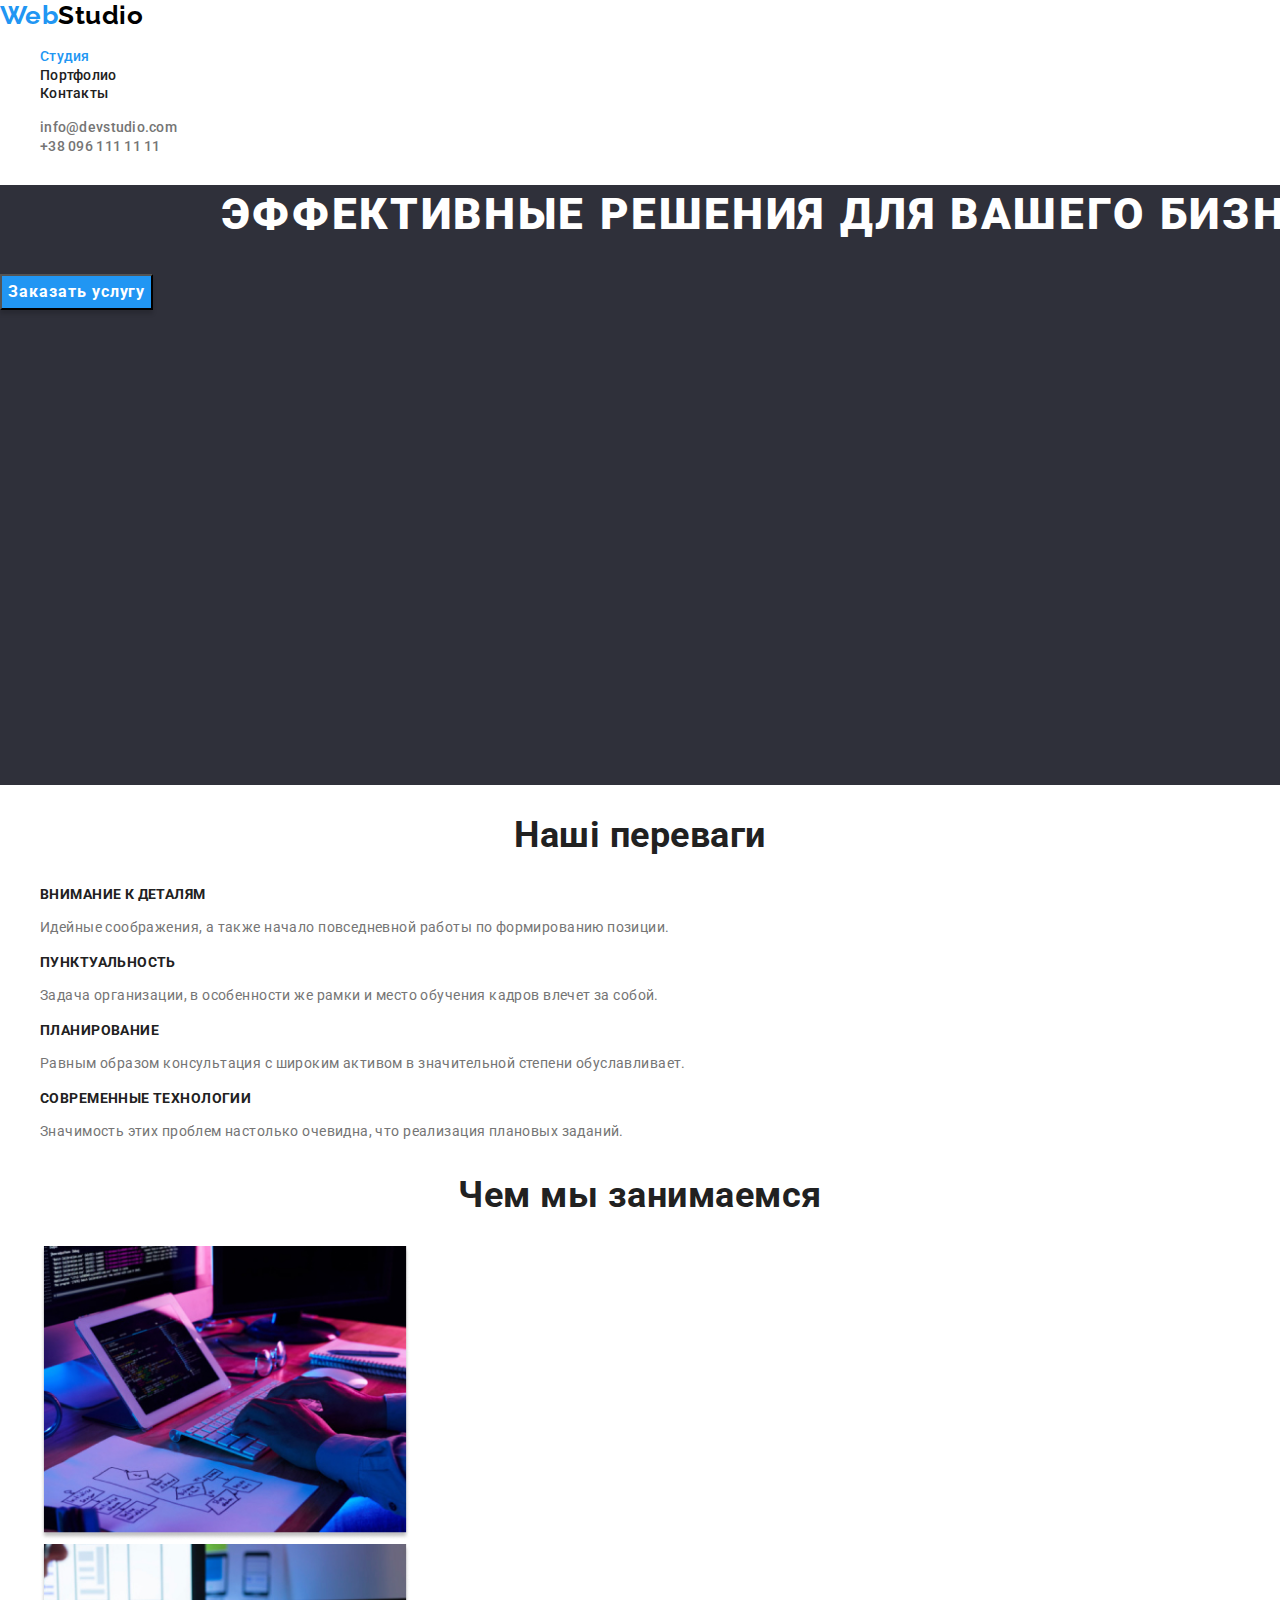
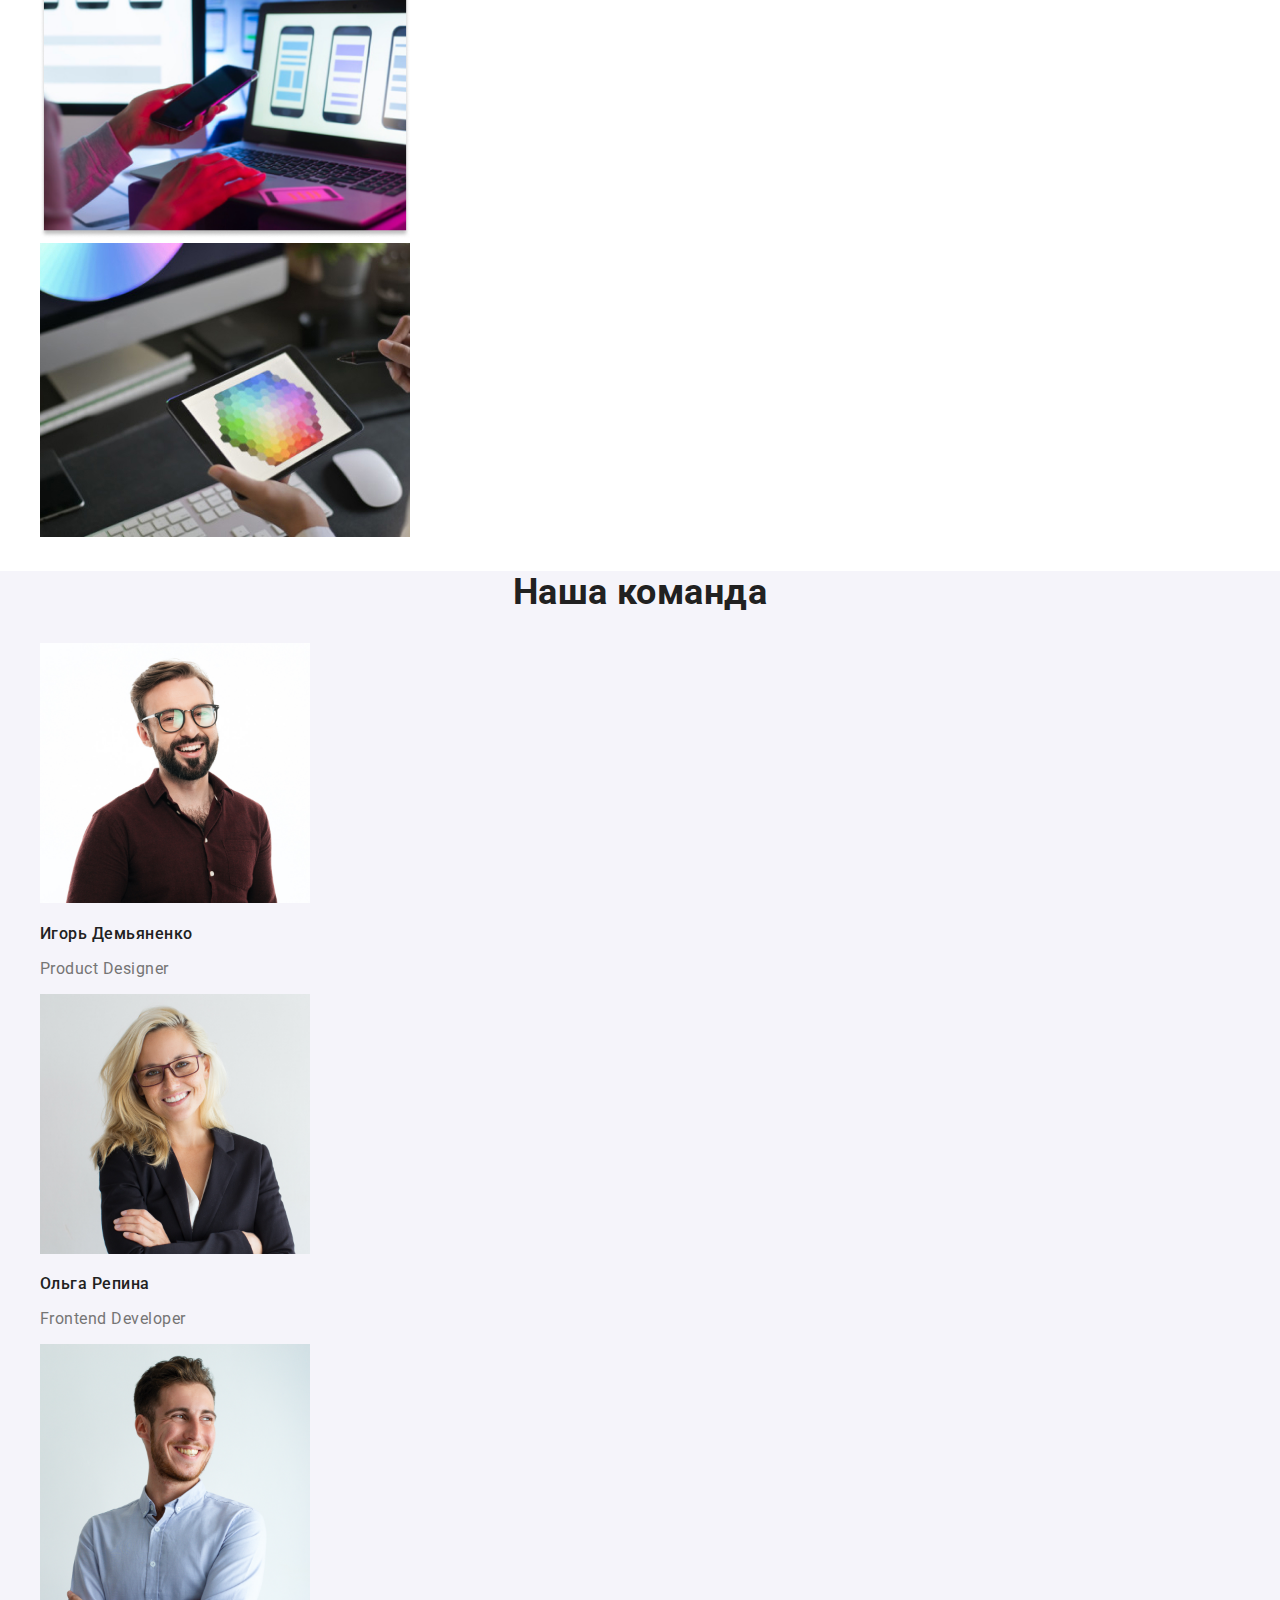
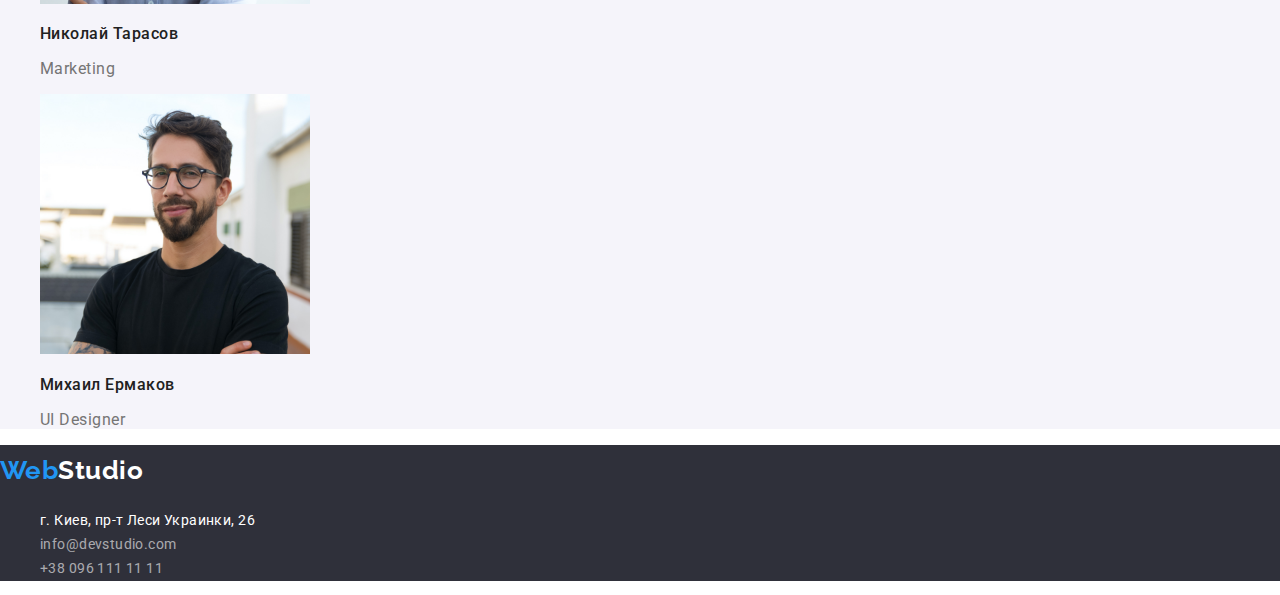
==== index.html @ 6d28195c "створення репозаторію" ====
<!DOCTYPE html>
<html lang="en">
<head>
    <meta charset="UTF-8">
    <meta http-equiv="X-UA-Compatible" content="IE=edge">
    <meta name="viewport" content="width=device-width, initial-scale=1.0">
    <title>Студия</title>
    <link rel="preconnect" href="https://fonts.googleapis.com">
    <link rel="preconnect" href="https://fonts.gstatic.com" crossorigin>
    <link href="https://fonts.googleapis.com/css2?family=Raleway:wght@700&family=Roboto:wght@400;500;700&display=swap" 
    rel="stylesheet">
    <link rel="stylesheet" href="https://cdnjs.cloudflare.com/ajax/libs/modern-normalize/1.1.0/modern-normalize.min.css">
    <link rel="stylesheet" href="./css/styles.css">
    
</head>
<body>

    <!-- хедер -->
 <header>
<nav>
        <a class="logo " href="./index.html"><span class="logo-web link">Web</span>Studio</a>
    <ul class="list">
        <li> <a class="header-link link current" href="./index.html">Студия</a>  </li>
        <li> <a class="header-link link" href="./portfolio.html">Портфолио</a> </li>
        <li> <a class="header-link link" href="">Контакты</a> </li>
    </ul>
</nav>

<ul class="list">
    <li><a class="contacts link" href="mailto:info@devstudio.com">info@devstudio.com</a></li>
    <li><a class="contacts link" href="tel:+380961111111">+38 096 111 11 11</a></li>
</ul>

 </header>

     <!-- герой -->
 <main>
     <section class="hero">
         <h1 class="hero-title">Эффективные решения для вашего бизнеса</h1>
         <button class="hero-button" type="button">Заказать услугу</button>
     </section>

     <!-- Переваги -->
     <section class="feauters">
         <h2 class="section-title">Наші переваги</h2>
         <ul class="list">
             <li>
        <h3 class="feauters-title">Внимание к деталям</h3>
        <p class="feauters-text">Идейные соображения, а также начало повседневной работы по формированию позиции.</p>
            </li>

            <li>
         <h3 class="feauters-title">Пунктуальность</h3>
         <p class="feauters-text">Задача организации, в особенности же рамки и место обучения кадров влечет за собой.</p>
           </li>

           <li>
         <h3 class="feauters-title">Планирование</h3>
          <p class="feauters-text">Равным образом консультация с широким активом в значительной степени обуславливает.</p>
       </li>

       <li>
          <h3 class="feauters-title">Современные технологии</h3>
           <p class="feauters-text">Значимость этих проблем настолько очевидна, что реализация плановых заданий.</p>
       </li>
         </ul>
     </section>

     <!-- Чим ми займаємося -->
     <section>
     <h2 class="section-title">Чем мы занимаемся</h2> 
     <ul class="list">
         <li><img src="./images/img1.jpg" alt="Розробка контенту" width="370" height="294"> </li>
         <li><img src="./images/box2.jpg" alt="Розробка дизайну" width="370" height="294"></li>
         <li> <img src="./images/img3.jpg" alt="Розробка додатків" width="370" height="294"></li>
     </ul>
     
     </section>


     <!-- Наша команда -->
     <section class="team">
         <h2 class="section-title">Наша команда</h2>
         
         <ul class="list">
             <li>
         <img src="./images/img-11.jpg" alt="Фото Ільї Демяненко" width="270" height="260">
            <h3 class="team-title" >Игорь Демьяненко</h3>
            <p class="team-text">Product Designer</p>
            </li>

            <li>
                <img src="./images/img-12.jpg" alt="Фото Ольга Репина" width="270" height="260">
                <h3 class="team-title">Ольга Репина

                </h3>
                <p class="team-text">Frontend Developer</p>
            </li>

            <li>
                <img src="./images/img-13.jpg" alt="Фото Николай Тарасов" width="270" height="260">
                <h3 class="team-title">Николай Тарасов</h3>
                <p class="team-text">Marketing</p>
            </li>
            <li>
                <img src="./images/img-14.jpg" alt="Фото Михаил Ермаков" width="270" height="260">
                <h3 class="team-title">Михаил Ермаков</h3>
                <p class="team-text">UI Designer</p>
            </li>
         </ul>

     </section>

 </main>


<!-- футер -->

<footer class="footer">
    <a class="logo-footer" href="./index.html"><span class="logo-web link">Web</span>Studio</a>
    <address class="address">
        <ul class="list">
            <li>
               <a class="address-footer link" href="https://www.google.com.ua/maps/place/бульвар+Лесі+Українки,+26,+Київ,+02000/@50.4265841,30.5361971,17z/data=!3m1!4b1!4m5!3m4!1s0x40d4cf0e033ecbe9:0x57a4dffefec77da0!8m2!3d50.4265807!4d30.5383858" 
               target="_blank" rel="noopener noreferrer" >г. Киев, пр-т Леси Украинки, 26</a>  
            </li>
            <li><a class="footer-contacts link" href="mailto:info@devstudio.com">info@devstudio.com</a></li>
             <li><a class="footer-contacts link" href="tel:+380961111111">+38 096 111 11 11</a></li>
        </ul>

    </address>

    
    
</footer>


</body>
</html>
---- css/styles.css ----
:root {
    --primary-text-color: #757575;
    --title-text-color:  #212121;
    --accent-color: #2196F3;
    --white-color: #ffffff;
    --white-bcg-color:  #E5E5E5;
    --primary-background-color: #2F303A;
    --section-background-color: #F5F4FA;
    --logo-title-color: #000000;
    --address-color:rgba(255, 255, 255, 0.6);

 }

            /* body */
body{
    background-color: var(--white-color);
    color: var(--primary-text-color);
    font-family: 'Roboto', sans-serif;
    font-style: normal;
    letter-spacing: 0.03em;

}

               /* LOGO */
.logo-web{
color: var(--accent-color);
font-family: 'Raleway';
font-style: normal;
font-weight: 700;
font-size: 26px;
line-height: 1.2;



}


.logo{ color:var(--logo-title-color);
font-family: 'Raleway' ;
font-style: normal;
font-weight: 700;
font-size: 26px;
line-height: 1.2;
text-decoration:none ;
}

.logo-footer {
font-family: 'Raleway';
font-style: normal;  
color: var(--white-color);
font-weight: 700;
font-size: 26px;
line-height: 1.93;
text-decoration: none;


}

/* -------------utulities------------- */
.link{
    text-decoration: none;
}
.list{
  
    list-style: none;
    text-decoration: none;
    
}

/*----------- навігація---------- */
.header-link{
color: var(--title-text-color);
font-weight: 500;
font-size: 14px;
line-height: 1.14;
letter-spacing: 0.02em;
}


.contacts{
  color: var(--primary-text-color);
font-weight: 500;
font-size: 14px;
line-height: 1.14;
letter-spacing: 0.02em;
}

/* ---------ховер---------- */
.link:hover,
.link:focus {
 color: var(--accent-color);
}

.current{
   color: var(--accent-color);
} 

/* герой */
.hero{
background-color: var(--primary-background-color);
width: 1600px;
height: 600px;
left: 0px;
top: 80px;
}

.hero-title{
    color: var(--white-color);

font-weight: 900;
font-size: 44px;
line-height: 1.36;

text-align: center;
letter-spacing: 0.06em;
text-transform: uppercase;
}
    
.hero-button{
font-family: inherit;
text-align: center;
color: var(--white-color);
background-color: var(--accent-color);
cursor: pointer;

box-shadow: 0px 4px 4px rgba(0, 0, 0, 0.15);
font-weight: 700;
font-size: 16px;
line-height: 1.88;
letter-spacing: 0.06em;

}

/* Переваги */
.section-title{
 color: var(--title-text-color);   
font-weight: 700;
font-size: 36px;
line-height: 1.17;
text-align: center;

}

.feauters-title{
color: var(--title-text-color);
font-weight: 700;
font-size: 14px;
line-height: 16px;
letter-spacing: 0.03em;
text-transform: uppercase;
}

.feauters-text{
font-weight: 400;
font-size: 14px;
line-height: 1.71;
letter-spacing: 0.03em;
}

/* Команда */
.team{
    background-color: var(--section-background-color);
    
}

.team-title{
color: var(--title-text-color);
font-weight: 500;
font-size: 16px;
line-height: 1.19;

}

.team-text{ 
    font-weight: 400;
    font-size: 16px;
    line-height: 1.19;

}
    

        /* футер */
  .footer{
    background-color: var(--primary-background-color);
    font-weight: 400;
    font-size: 14px;
    line-height: 1.71;
 
  } 
  .address{
font-style: normal;
font-weight: 400;
font-size: 14px;
line-height: 1.71;
letter-spacing: 0.03em;
  }
  
  
  
  .address-footer  {
    color: var(--white-color);

  }

  .footer-contacts{
      color: var(--address-color);
     
  }
      



/* --------------Portfolio------------ */
/* filter */
 .btn-list {
color: var(--title-text-color);
background-color: var(--section-background-color);
font-family:inherit;
font-weight: 500;
font-size: 16px;
line-height: 1.62;
cursor: pointer;



 }

 .btn-list:hover,
 .btn-list:focus{
     color: var(--white-color);
     background-color: #2196F3;
 }

 
 /* work */

 .work-title{
   color: var(--title-text-color);
    font-weight: 700;
    font-size: 18px;
    line-height: 2.0;  
    letter-spacing: 0.06em;
    
 }

 .work-text{
     color: var(--primary-text-color);
    font-weight: 400;
    font-size: 16px;
    line-height: 1.88;
   
 }
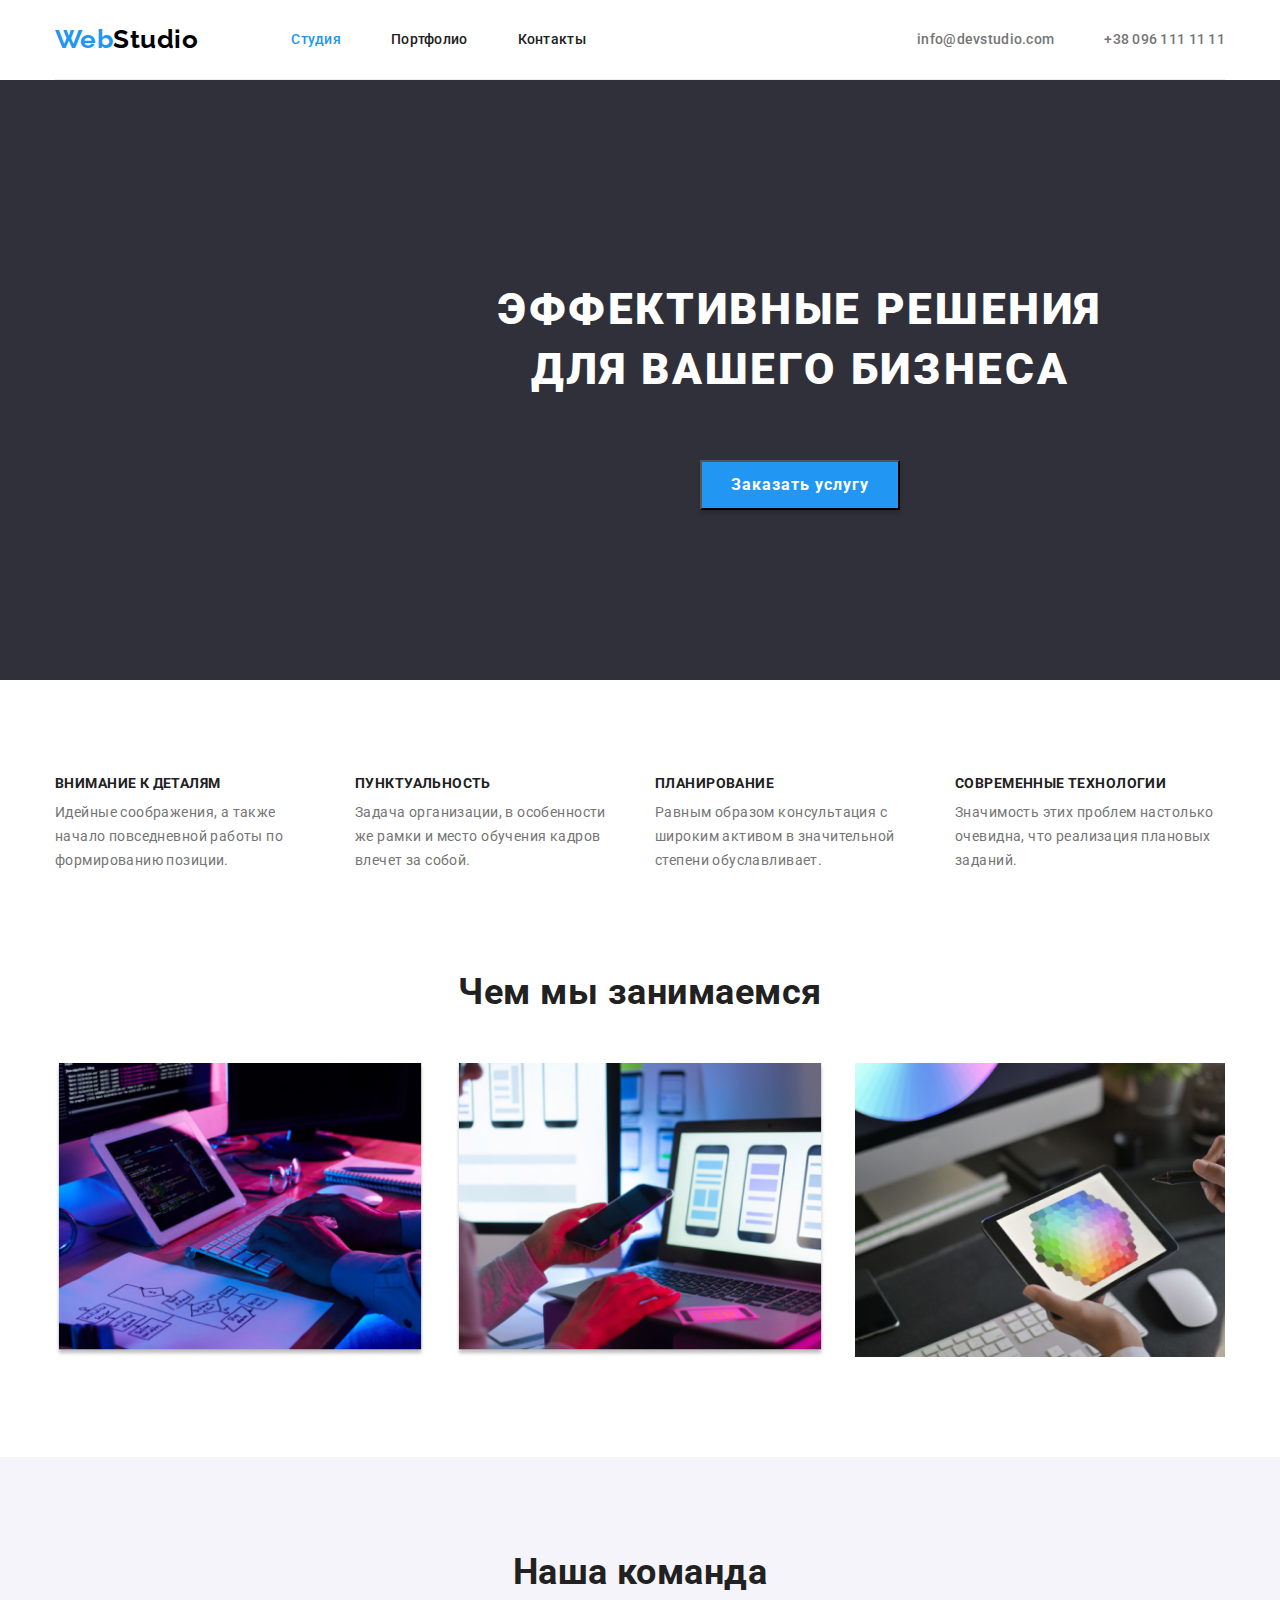
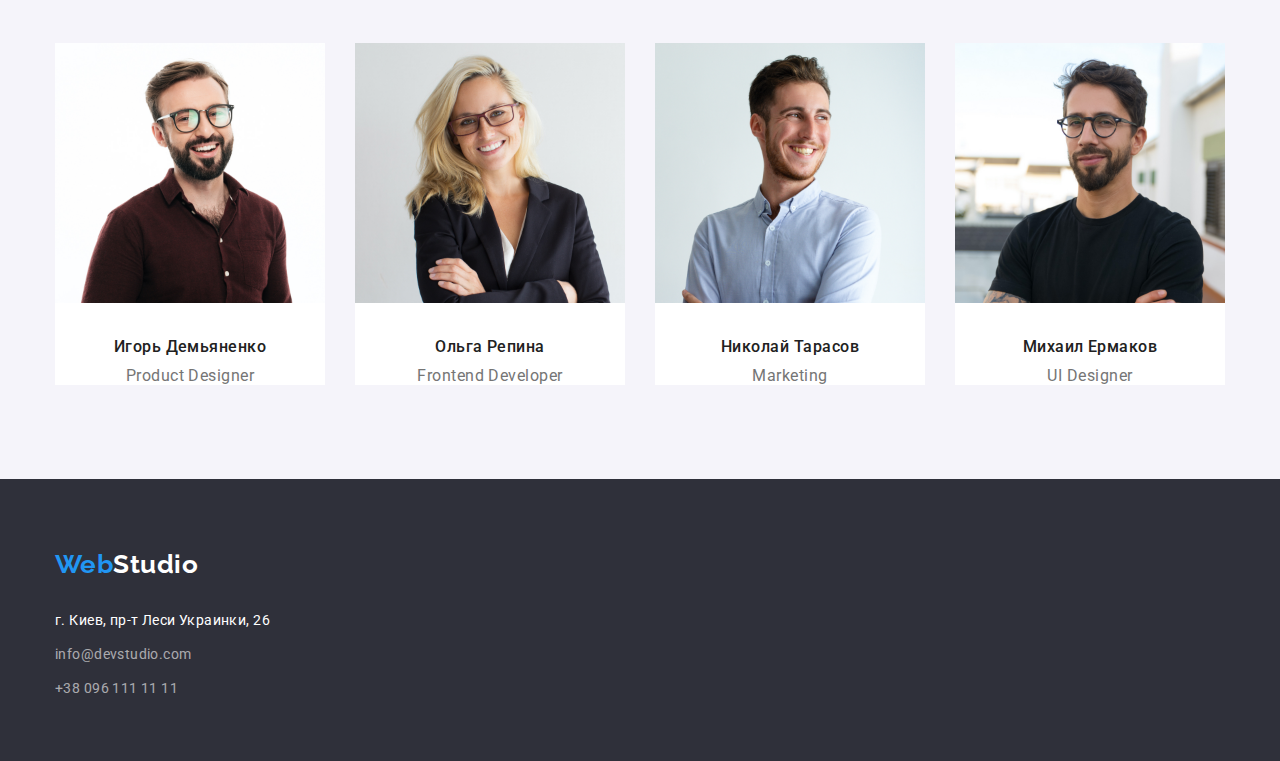
==== commit 17a2b103: "Добавляю флекс оформлення" ====
--- a/index.html
+++ b/index.html
@@ -15,64 +15,67 @@
 </head>
 <body>
 
+    <div class="container">
     <!-- хедер -->
- <header>
-<nav>
+ <header class="page-header">
+     
+         <nav class="nav">
         <a class="logo " href="./index.html"><span class="logo-web link">Web</span>Studio</a>
-    <ul class="list">
-        <li> <a class="header-link link current" href="./index.html">Студия</a>  </li>
-        <li> <a class="header-link link" href="./portfolio.html">Портфолио</a> </li>
-        <li> <a class="header-link link" href="">Контакты</a> </li>
+    <ul class="list header">
+        <li class="item"> <a class="header-link link current" href="./index.html">Студия</a>  </li>
+        <li class="item"> <a class="header-link link" href="./portfolio.html">Портфолио</a> </li>
+        <li class="item"> <a class="header-link link" href="">Контакты</a> </li>
     </ul>
 </nav>
 
-<ul class="list">
-    <li><a class="contacts link" href="mailto:info@devstudio.com">info@devstudio.com</a></li>
-    <li><a class="contacts link" href="tel:+380961111111">+38 096 111 11 11</a></li>
+<ul class="list auth">
+    <li class="item"><a class="contacts link" href="mailto:info@devstudio.com">info@devstudio.com</a></li>
+    <li class="item"><a class="contacts link" href="tel:+380961111111">+38 096 111 11 11</a></li>
 </ul>
 
+
  </header>
-
+</div>
      <!-- герой -->
- <main>
-     <section class="hero">
-         <h1 class="hero-title">Эффективные решения для вашего бизнеса</h1>
+ <main >
+     <section class="hero container"  >
+         <h1 class="hero-title">Эффективные решения <br> для вашего бизнеса</h1>
          <button class="hero-button" type="button">Заказать услугу</button>
      </section>
 
      <!-- Переваги -->
-     <section class="feauters">
-         <h2 class="section-title">Наші переваги</h2>
-         <ul class="list">
-             <li>
+     <section class="feauters container ">
+         <h2 hidden class="section-title">Наші переваги</h2>
+         <ul class="main-feauters list">
+             <li class="feauters-item">
         <h3 class="feauters-title">Внимание к деталям</h3>
         <p class="feauters-text">Идейные соображения, а также начало повседневной работы по формированию позиции.</p>
             </li>
 
-            <li>
+            <li class="feauters-item">
          <h3 class="feauters-title">Пунктуальность</h3>
          <p class="feauters-text">Задача организации, в особенности же рамки и место обучения кадров влечет за собой.</p>
            </li>
 
-           <li>
+           <li class="feauters-item">
          <h3 class="feauters-title">Планирование</h3>
           <p class="feauters-text">Равным образом консультация с широким активом в значительной степени обуславливает.</p>
        </li>
 
-       <li>
+       <li class="feauters-item">
           <h3 class="feauters-title">Современные технологии</h3>
            <p class="feauters-text">Значимость этих проблем настолько очевидна, что реализация плановых заданий.</p>
        </li>
          </ul>
-     </section>
+     </section >
 
      <!-- Чим ми займаємося -->
-     <section>
+     <section class="container">
      <h2 class="section-title">Чем мы занимаемся</h2> 
-     <ul class="list">
-         <li><img src="./images/img1.jpg" alt="Розробка контенту" width="370" height="294"> </li>
-         <li><img src="./images/box2.jpg" alt="Розробка дизайну" width="370" height="294"></li>
-         <li> <img src="./images/img3.jpg" alt="Розробка додатків" width="370" height="294"></li>
+     <ul class="benefits list">
+         <li class="items"><img src="./images/img1.jpg" alt="Розробка контенту" width="370" height="294"> </li>
+         <li class="items"><img src="./images/box2.jpg" alt="Розробка дизайну" width="370" height="294"></li>
+         <li class="items"> <img src="./images/img3.jpg" alt="Розробка додатків" width="370" height="294"></li>
      </ul>
      
      </section>
@@ -80,34 +83,40 @@
 
      <!-- Наша команда -->
      <section class="team">
-         <h2 class="section-title">Наша команда</h2>
+         <div class="container">
+            <h2 class="team-title">Наша команда</h2>
          
-         <ul class="list">
-             <li>
-         <img src="./images/img-11.jpg" alt="Фото Ільї Демяненко" width="270" height="260">
-            <h3 class="team-title" >Игорь Демьяненко</h3>
-            <p class="team-text">Product Designer</p>
-            </li>
+            <ul class="team-flex list">
+                <li class="team-items">
+            <img src="./images/img-11.jpg" alt="Фото Ільї Демяненко" width="270" height="260">
+               <h3 class="team-name" >Игорь Демьяненко</h3>
+               <p class="team-text">Product Designer</p>
+               </li>
+   
+               <li class="team-items">
+                   <img src="./images/img-12.jpg" alt="Фото Ольга Репина" width="270" height="260">
+                   <h3 class="team-name">Ольга Репина
+   
+                   </h3>
+                   <p class="team-text">Frontend Developer</p>
+               </li>
+   
+               <li class="team-items">
+                   <img src="./images/img-13.jpg" alt="Фото Николай Тарасов" width="270" height="260">
+                   <h3 class="team-name">Николай Тарасов</h3>
+                   <p class="team-text">Marketing</p>
+               </li>
+               <li class="team-items">
+                   <img src="./images/img-14.jpg" alt="Фото Михаил Ермаков" width="270" height="260">
+                   <h3 class="team-name">Михаил Ермаков</h3>
+                   <p class="team-text">UI Designer</p>
+               </li>
+            </ul>
 
-            <li>
-                <img src="./images/img-12.jpg" alt="Фото Ольга Репина" width="270" height="260">
-                <h3 class="team-title">Ольга Репина
 
-                </h3>
-                <p class="team-text">Frontend Developer</p>
-            </li>
 
-            <li>
-                <img src="./images/img-13.jpg" alt="Фото Николай Тарасов" width="270" height="260">
-                <h3 class="team-title">Николай Тарасов</h3>
-                <p class="team-text">Marketing</p>
-            </li>
-            <li>
-                <img src="./images/img-14.jpg" alt="Фото Михаил Ермаков" width="270" height="260">
-                <h3 class="team-title">Михаил Ермаков</h3>
-                <p class="team-text">UI Designer</p>
-            </li>
-         </ul>
+         </div>
+         
 
      </section>
 
@@ -117,18 +126,21 @@
 <!-- футер -->
 
 <footer class="footer">
-    <a class="logo-footer" href="./index.html"><span class="logo-web link">Web</span>Studio</a>
-    <address class="address">
-        <ul class="list">
-            <li>
-               <a class="address-footer link" href="https://www.google.com.ua/maps/place/бульвар+Лесі+Українки,+26,+Київ,+02000/@50.4265841,30.5361971,17z/data=!3m1!4b1!4m5!3m4!1s0x40d4cf0e033ecbe9:0x57a4dffefec77da0!8m2!3d50.4265807!4d30.5383858" 
-               target="_blank" rel="noopener noreferrer" >г. Киев, пр-т Леси Украинки, 26</a>  
-            </li>
-            <li><a class="footer-contacts link" href="mailto:info@devstudio.com">info@devstudio.com</a></li>
-             <li><a class="footer-contacts link" href="tel:+380961111111">+38 096 111 11 11</a></li>
-        </ul>
+    <div class="container">
+        <a class="logo-footer" href="./index.html"><span class="logo-web link">Web</span>Studio</a>
+        <address class="address">
+            <ul class="footer-list list">
+                <li class="address-items">
+                   <a class="address-footer link" href="https://www.google.com.ua/maps/place/бульвар+Лесі+Українки,+26,+Київ,+02000/@50.4265841,30.5361971,17z/data=!3m1!4b1!4m5!3m4!1s0x40d4cf0e033ecbe9:0x57a4dffefec77da0!8m2!3d50.4265807!4d30.5383858" 
+                   target="_blank" rel="noopener noreferrer" >г. Киев, пр-т Леси Украинки, 26</a>  
+                </li>
+                <li class="address-items"><a class="footer-contacts link" href="mailto:info@devstudio.com">info@devstudio.com</a></li>
+                 <li class="address-items"><a class="footer-contacts link" href="tel:+380961111111">+38 096 111 11 11</a></li>
+            </ul>
+    
+        </address>
 
-    </address>
+    </div>
 
     
     
--- a/css/styles.css
+++ b/css/styles.css
@@ -1,3 +1,4 @@
+
 :root {
     --primary-text-color: #757575;
     --title-text-color:  #212121;
@@ -8,8 +9,11 @@
     --section-background-color: #F5F4FA;
     --logo-title-color: #000000;
     --address-color:rgba(255, 255, 255, 0.6);
-
- }
+    --border-color: #ECECEC;
+   
+
+ }
+
 
             /* body */
 body{
@@ -20,6 +24,50 @@
     letter-spacing: 0.03em;
 
 }
+
+/* -------------utulities------------- */
+.link{
+  text-decoration: none;
+}
+.list{
+  padding: 0;
+  margin: 0;
+  
+  list-style: none;
+  text-decoration: none;
+  
+}
+
+/*----------- навігація---------- */
+
+
+.container{
+  margin-left: auto;
+  margin-right: auto;
+  width: 1200px;
+  padding-left: 15px;
+  padding-right: 15px;
+ 
+
+}
+
+
+
+.page-header {
+  display: flex;
+  align-items: center;
+
+  height: 80px;
+  border-bottom: 1px solid var(--border-color);
+  
+
+   }
+   
+
+
+
+
+
 
                /* LOGO */
 .logo-web{
@@ -42,6 +90,9 @@
 font-size: 26px;
 line-height: 1.2;
 text-decoration:none ;
+
+
+
 }
 
 .logo-footer {
@@ -56,25 +107,44 @@
 
 }
 
-/* -------------utulities------------- */
-.link{
-    text-decoration: none;
-}
-.list{
-  
-    list-style: none;
-    text-decoration: none;
-    
-}
-
-/*----------- навігація---------- */
+.nav{
+  display: flex;
+}
+
+
+.auth{
+  display: flex;
+  margin-left: auto;
+ 
+}
+
+.header{
+  display: flex;
+  align-items: center;
+ 
+  margin-left: 93px;
+}
+
 .header-link{
 color: var(--title-text-color);
 font-weight: 500;
 font-size: 14px;
 line-height: 1.14;
 letter-spacing: 0.02em;
-}
+
+
+
+}
+
+.header .item + .item {
+  margin-left: 50px;
+
+}
+
+.auth .item + .item{
+  margin-left: 50px;
+}
+
 
 
 .contacts{
@@ -83,6 +153,7 @@
 font-size: 14px;
 line-height: 1.14;
 letter-spacing: 0.02em;
+
 }
 
 /* ---------ховер---------- */
@@ -102,18 +173,29 @@
 height: 600px;
 left: 0px;
 top: 80px;
+text-align: center;
+
 }
 
 .hero-title{
     color: var(--white-color);
-
 font-weight: 900;
 font-size: 44px;
 line-height: 1.36;
-
 text-align: center;
 letter-spacing: 0.06em;
 text-transform: uppercase;
+
+margin-top: 0px;
+margin-bottom: 30px;
+margin-left: 0px;
+margin-right: 0px;
+padding-top: 200px;
+
+
+
+
+
 }
     
 .hero-button{
@@ -128,18 +210,16 @@
 font-size: 16px;
 line-height: 1.88;
 letter-spacing: 0.06em;
-
-}
-
-/* Переваги */
-.section-title{
- color: var(--title-text-color);   
-font-weight: 700;
-font-size: 36px;
-line-height: 1.17;
-text-align: center;
-
-}
+border-radius: 4px solid var(--accent-color);
+
+margin-top: 30px;
+width: 200px;
+height: 50px;
+
+
+}
+
+
 
 .feauters-title{
 color: var(--title-text-color);
@@ -148,6 +228,9 @@
 line-height: 16px;
 letter-spacing: 0.03em;
 text-transform: uppercase;
+
+margin-top: 0px;
+margin-bottom: 10px;
 }
 
 .feauters-text{
@@ -155,27 +238,116 @@
 font-size: 14px;
 line-height: 1.71;
 letter-spacing: 0.03em;
-}
+
+margin-top: 0px;
+margin-bottom: 0px;
+}
+
+.main-feauters{
+  display: flex;
+  margin-top: 95px;
+
+  
+}
+
+.feauters-item{
+  width: 270px;
+  height: 101px;
+
+
+}
+
+.feauters-item + .feauters-item{
+  margin-left: 30px;
+}
+
+
+/* Чим ми займаємося */
+
+.section-title{
+  color: var(--title-text-color);
+ font-weight: 700;
+ font-size: 36px;
+ line-height: 1.17;
+ text-align: center;
+ 
+ margin-top: 95px;
+ margin-bottom: 50px;
+ 
+ }
+
+ .benefits{
+   display: flex;
+  
+   
+ }
+
+ .items + .items{
+   margin-left: 30px;
+   
+ }
+
+
 
 /* Команда */
 .team{
     background-color: var(--section-background-color);
-    
-}
-
-.team-title{
+    margin-top: 95px;
+    
+}
+
+.team-title {
+  color: var(--title-text-color);
+  font-weight: 700;
+  font-size: 36px;
+  line-height: 1.17;
+  text-align: center;
+
+  margin-top: 94px;
+  margin-bottom: 50px;
+  padding-top: 94px;
+  
+}
+
+
+
+
+.team-name {
 color: var(--title-text-color);
 font-weight: 500;
 font-size: 16px;
 line-height: 1.19;
-
-}
+text-align: center;
+
+margin-top: 30px;
+margin-bottom: 10px;
+
+
+}
+
 
 .team-text{ 
     font-weight: 400;
     font-size: 16px;
     line-height: 1.19;
-
+    text-align: center;
+
+    margin-top: 0px;
+    margin-bottom: 0px;
+
+}
+
+.team-flex{
+  display: flex;
+  padding-bottom: 94px;
+}
+
+.team-items{
+  background-color: #ffffff;
+}
+
+.team-items + .team-items{
+  margin-left: 30px;
 }
     
 
@@ -187,13 +359,32 @@
     line-height: 1.71;
  
   } 
+
+  .logo-footer{
+    display: block;
+    padding-top: 60px;
+    margin-bottom: 20px;
+    
+  }
+
+
   .address{
 font-style: normal;
 font-weight: 400;
 font-size: 14px;
 line-height: 1.71;
 letter-spacing: 0.03em;
+
+padding-bottom: 60px;
   }
+
+.address-items + .address-items{
+  margin-top: 10px;
+}
+
+
+
+  
   
   
   
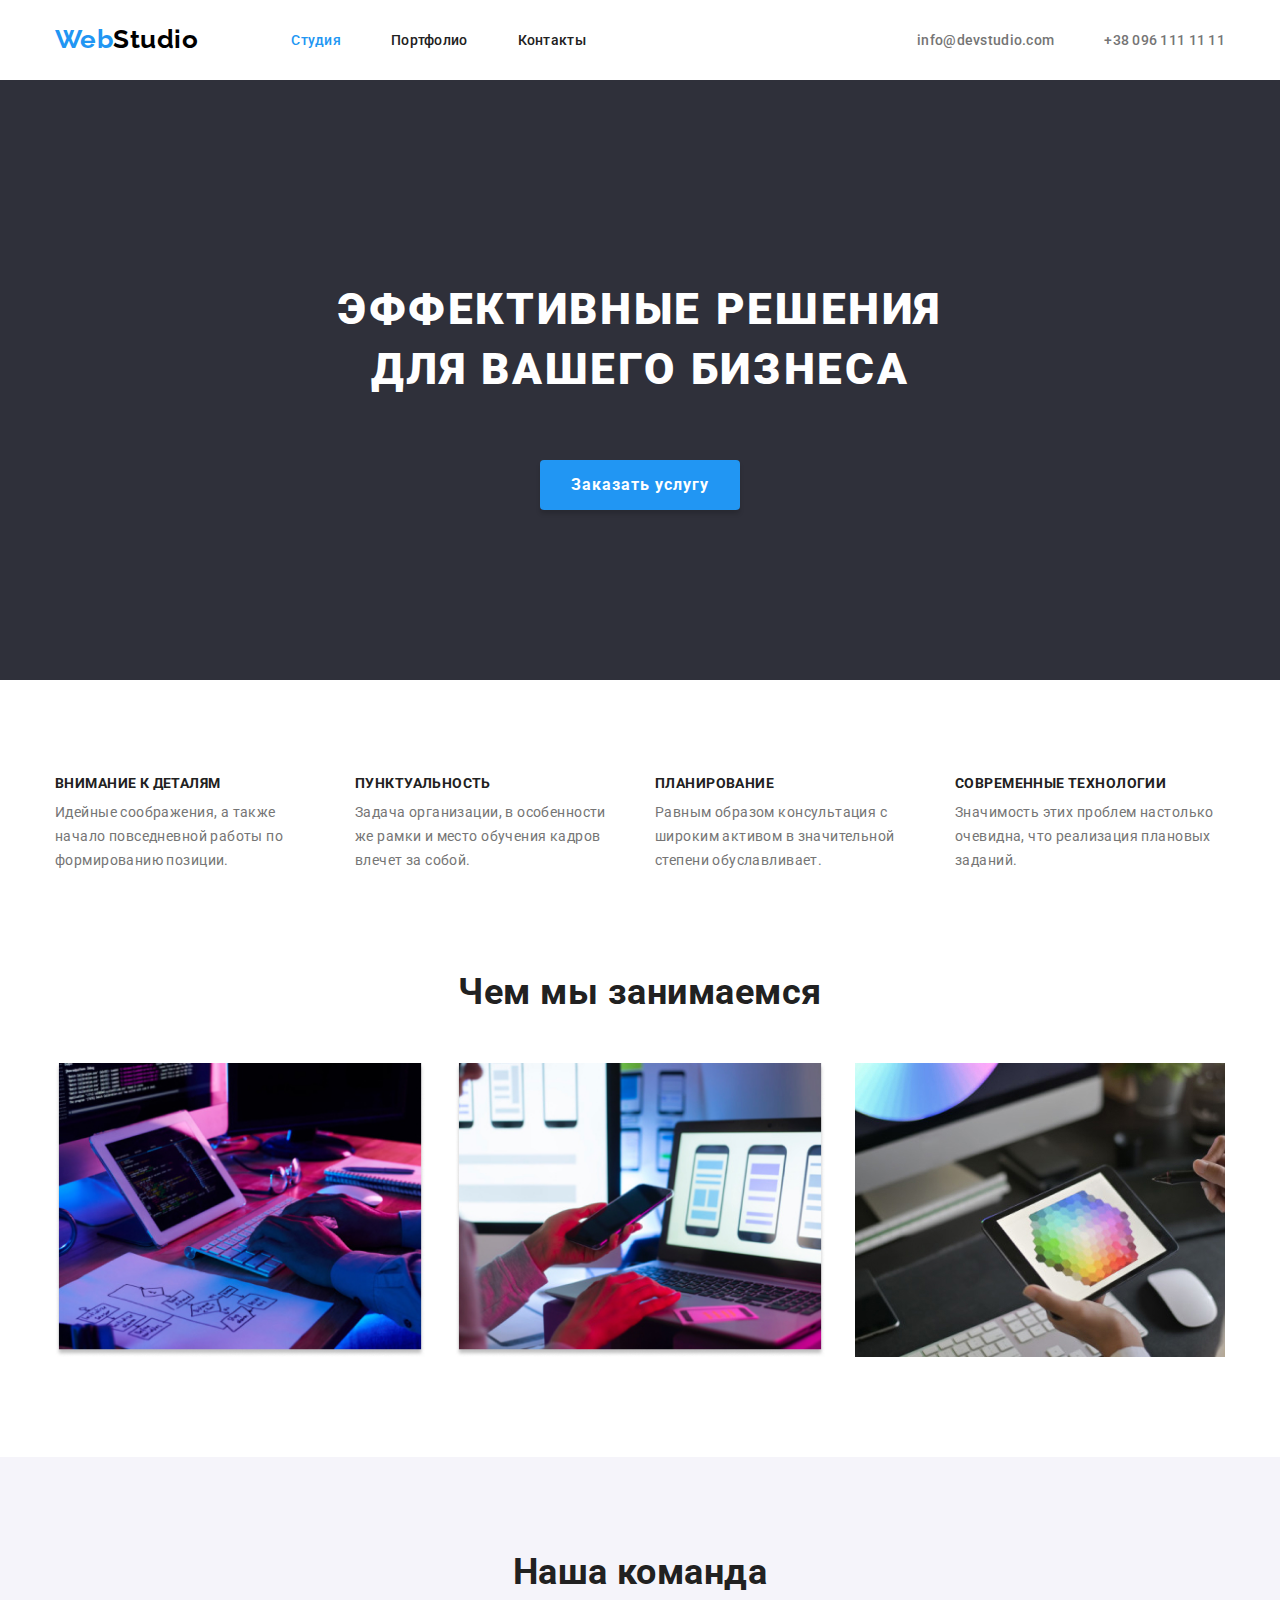
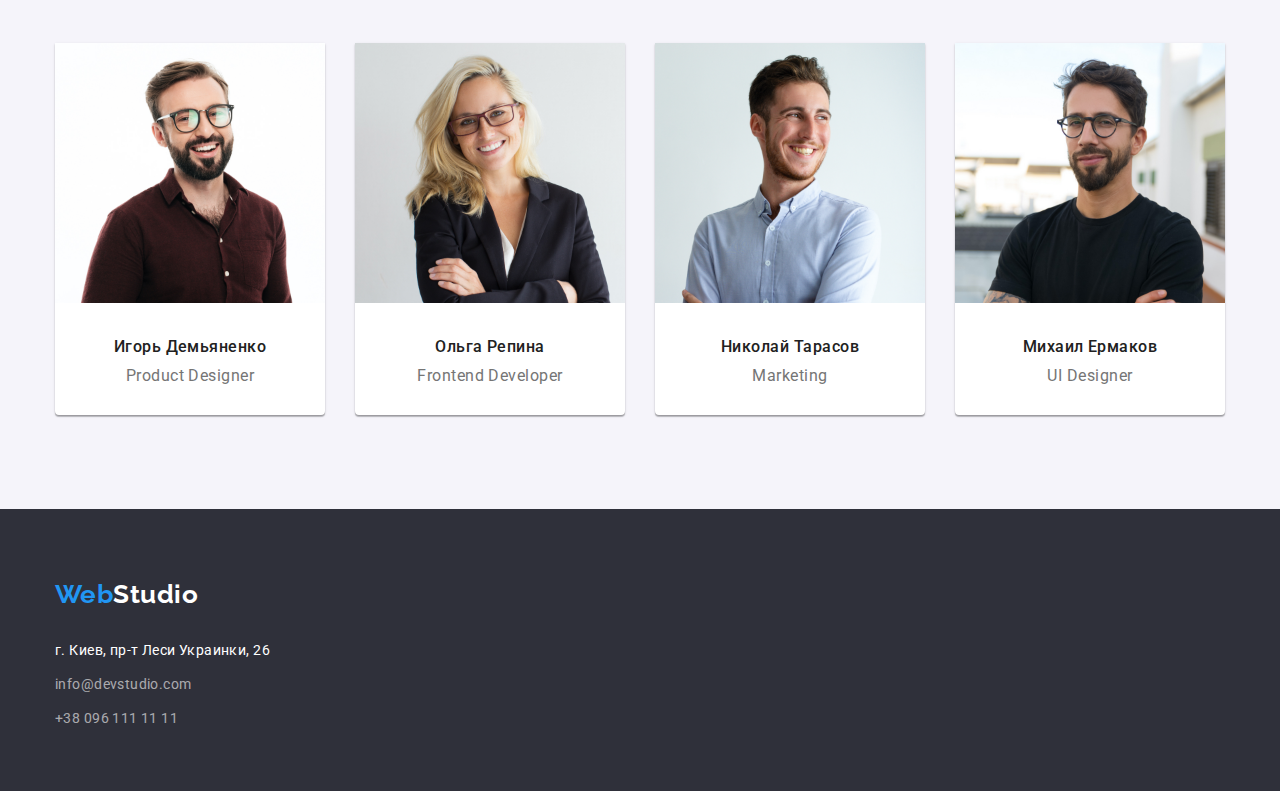
==== commit ee2400a8: "флекс - оформлення  портфоліо" ====
--- a/index.html
+++ b/index.html
@@ -15,8 +15,9 @@
 </head>
 <body>
 
+
+            <!-- хедер -->
     <div class="container">
-    <!-- хедер -->
  <header class="page-header">
      
          <nav class="nav">
--- a/css/styles.css
+++ b/css/styles.css
@@ -47,25 +47,23 @@
   width: 1200px;
   padding-left: 15px;
   padding-right: 15px;
- 
-
-}
-
-
-
-.page-header {
+ /* outline: 2px solid tomato; */
+
+}
+
+.border{
+  border-bottom: 1px solid var(--border-color);
+
+}
+
+
+.page-header  {
   display: flex;
   align-items: center;
-
   height: 80px;
-  border-bottom: 1px solid var(--border-color);
-  
 
    }
    
-
-
-
 
 
 
@@ -109,6 +107,7 @@
 
 .nav{
   display: flex;
+  
 }
 
 
@@ -156,6 +155,9 @@
 
 }
 
+
+
+
 /* ---------ховер---------- */
 .link:hover,
 .link:focus {
@@ -169,7 +171,7 @@
 /* герой */
 .hero{
 background-color: var(--primary-background-color);
-width: 1600px;
+width: auto;
 height: 600px;
 left: 0px;
 top: 80px;
@@ -210,14 +212,17 @@
 font-size: 16px;
 line-height: 1.88;
 letter-spacing: 0.06em;
-border-radius: 4px solid var(--accent-color);
+border-radius: 4px ;
+border: none;
 
 margin-top: 30px;
 width: 200px;
 height: 50px;
 
 
-}
+
+}
+
 
 
 
@@ -288,7 +293,6 @@
  }
 
 
-
 /* Команда */
 .team{
     background-color: var(--section-background-color);
@@ -334,6 +338,7 @@
 
     margin-top: 0px;
     margin-bottom: 0px;
+    padding-bottom: 30px;
 
 }
 
@@ -344,6 +349,9 @@
 
 .team-items{
   background-color: #ffffff;
+  border-radius: 0px 0px 4px 4px;
+  box-shadow: 0px 1px 3px rgba(0, 0, 0, 0.12), 0px 1px 1px rgba(0, 0, 0, 0.14),
+    0px 2px 1px rgba(0, 0, 0, 0.2);
 }
 
 .team-items + .team-items{
@@ -383,11 +391,6 @@
 }
 
 
-
-  
-  
-  
-  
   .address-footer  {
     color: var(--white-color);
 
@@ -401,8 +404,34 @@
 
 
 
-/* --------------Portfolio------------ */
-/* filter */
+/* ------------Portfolio------------ */
+
+
+
+       /* filter*/
+
+ .portfolio-list{
+   display: flex;
+   justify-content: center;
+
+   margin-top: 94px;
+  margin-bottom: 50px;
+
+ }      
+
+
+ .filter-items + .filter-items{
+   margin-left: 8px;
+ }
+
+ .web-list{
+   display: flex;
+   flex-wrap: wrap;
+
+   margin-bottom: 94px;
+ }
+
+
  .btn-list {
 color: var(--title-text-color);
 background-color: var(--section-background-color);
@@ -411,10 +440,13 @@
 font-size: 16px;
 line-height: 1.62;
 cursor: pointer;
-
-
-
- }
+border: none;
+border-radius: 4px;;
+
+padding: 6px 22px;
+
+ }
+
 
  .btn-list:hover,
  .btn-list:focus{
@@ -423,7 +455,7 @@
  }
 
  
- /* work */
+  /* --------------work------------ */
 
  .work-title{
    color: var(--title-text-color);
@@ -431,6 +463,11 @@
     font-size: 18px;
     line-height: 2.0;  
     letter-spacing: 0.06em;
+
+  
+    margin-top: 0px;
+    margin-bottom: 4px;
+    
     
  }
 
@@ -439,21 +476,53 @@
     font-weight: 400;
     font-size: 16px;
     line-height: 1.88;
+
+    margin: 0px;
    
  }
 
 
-
-
-
-
-    
-
-
-
-
-
-
-
-
-
+ .work-items{
+   width: 370px;
+   margin-right: 30px;
+   margin-bottom: 30px;
+
+   
+ }
+
+ .work-items:nth-child(3n)
+ {
+   margin-right: 0px;
+ }
+
+ .work-items:nth-last-child(-n+3)
+ {
+   margin-bottom: 0px;
+ }
+
+
+
+.cards-border{
+
+  border: 1px solid #EEEEEE;
+  border-top: none;
+  padding: 20px 24px;
+
+  
+}
+
+
+
+
+
+
+    
+
+
+
+
+
+
+
+
+
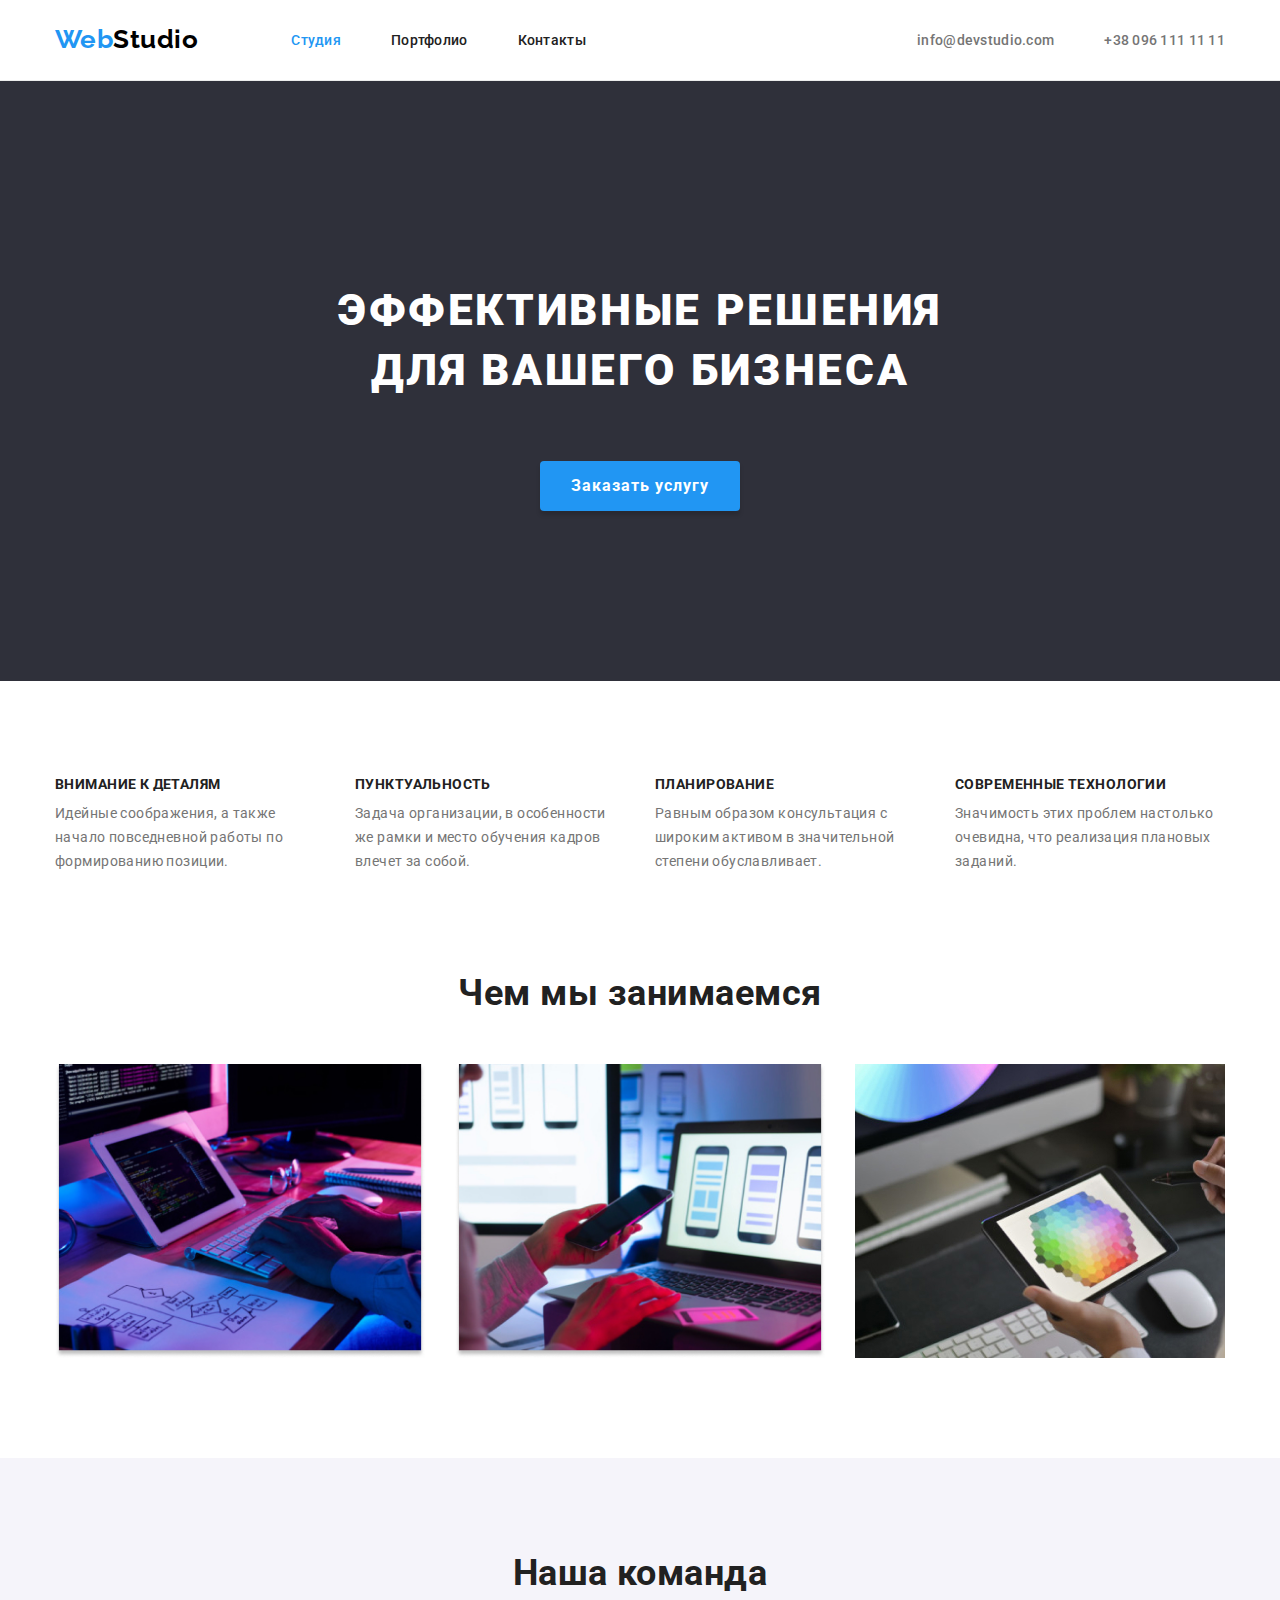
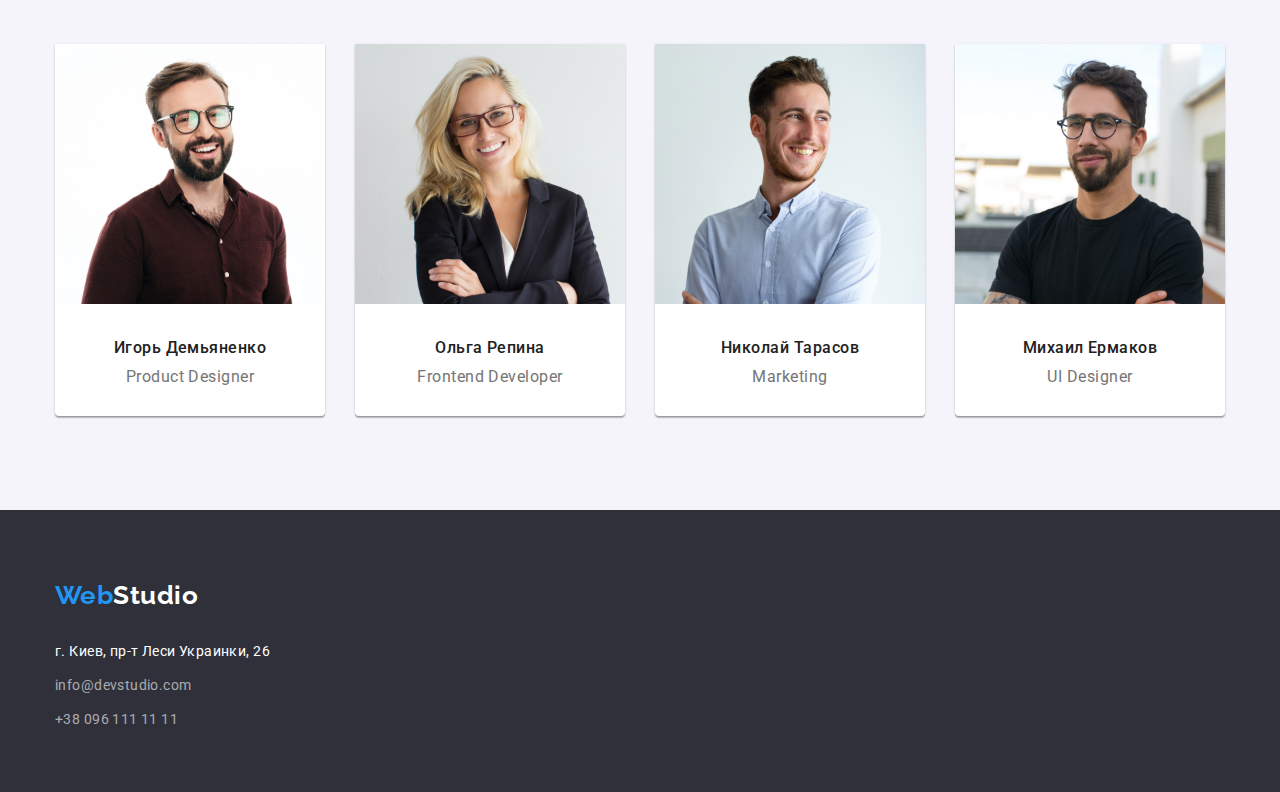
==== commit 9eb389d1: "виправлення" ====
--- a/index.html
+++ b/index.html
@@ -17,26 +17,24 @@
 
 
             <!-- хедер -->
-    <div class="container">
- <header class="page-header">
-     
-         <nav class="nav">
-        <a class="logo " href="./index.html"><span class="logo-web link">Web</span>Studio</a>
-    <ul class="list header">
-        <li class="item"> <a class="header-link link current" href="./index.html">Студия</a>  </li>
-        <li class="item"> <a class="header-link link" href="./portfolio.html">Портфолио</a> </li>
-        <li class="item"> <a class="header-link link" href="">Контакты</a> </li>
-    </ul>
-</nav>
-
-<ul class="list auth">
-    <li class="item"><a class="contacts link" href="mailto:info@devstudio.com">info@devstudio.com</a></li>
-    <li class="item"><a class="contacts link" href="tel:+380961111111">+38 096 111 11 11</a></li>
-</ul>
-
-
- </header>
-</div>
+    <header class="page-header">
+      <div class="container nav"> 
+          <nav class="nav">
+              <a class="logo " href="./index.html"><span class="logo-web link">Web</span>Studio</a>
+          <ul class="list header">
+              <li class="item"> <a class="header-link link current" href="./index.html">Студия</a>  </li>
+              <li class="item"> <a class="header-link link " href="./portfolio.html">Портфолио</a> </li>
+              <li class="item"> <a class="header-link link" href="">Контакты</a> </li>
+          </ul>
+      </nav>
+      
+      <ul class="list auth">
+          <li class="item"><a class="contacts link" href="mailto:info@devstudio.com">info@devstudio.com</a></li>
+          <li class="item"><a class="contacts link" href="tel:+380961111111">+38 096 111 11 11</a></li>
+      </ul>
+      
+     </div>
+    </header>
      <!-- герой -->
  <main >
      <section class="hero container"  >
--- a/css/styles.css
+++ b/css/styles.css
@@ -51,16 +51,13 @@
 
 }
 
-.border{
-  border-bottom: 1px solid var(--border-color);
-
-}
+
 
 
 .page-header  {
-  display: flex;
-  align-items: center;
-  height: 80px;
+  
+  border-bottom: 1px solid #ECECEC;
+  
 
    }
    
@@ -107,6 +104,10 @@
 
 .nav{
   display: flex;
+  text-align: center;
+  height: 80px;
+  align-items: center;
+
   
 }
 
@@ -438,7 +439,7 @@
 font-family:inherit;
 font-weight: 500;
 font-size: 16px;
-line-height: 1.62;
+line-height: 1.63; 
 cursor: pointer;
 border: none;
 border-radius: 4px;;
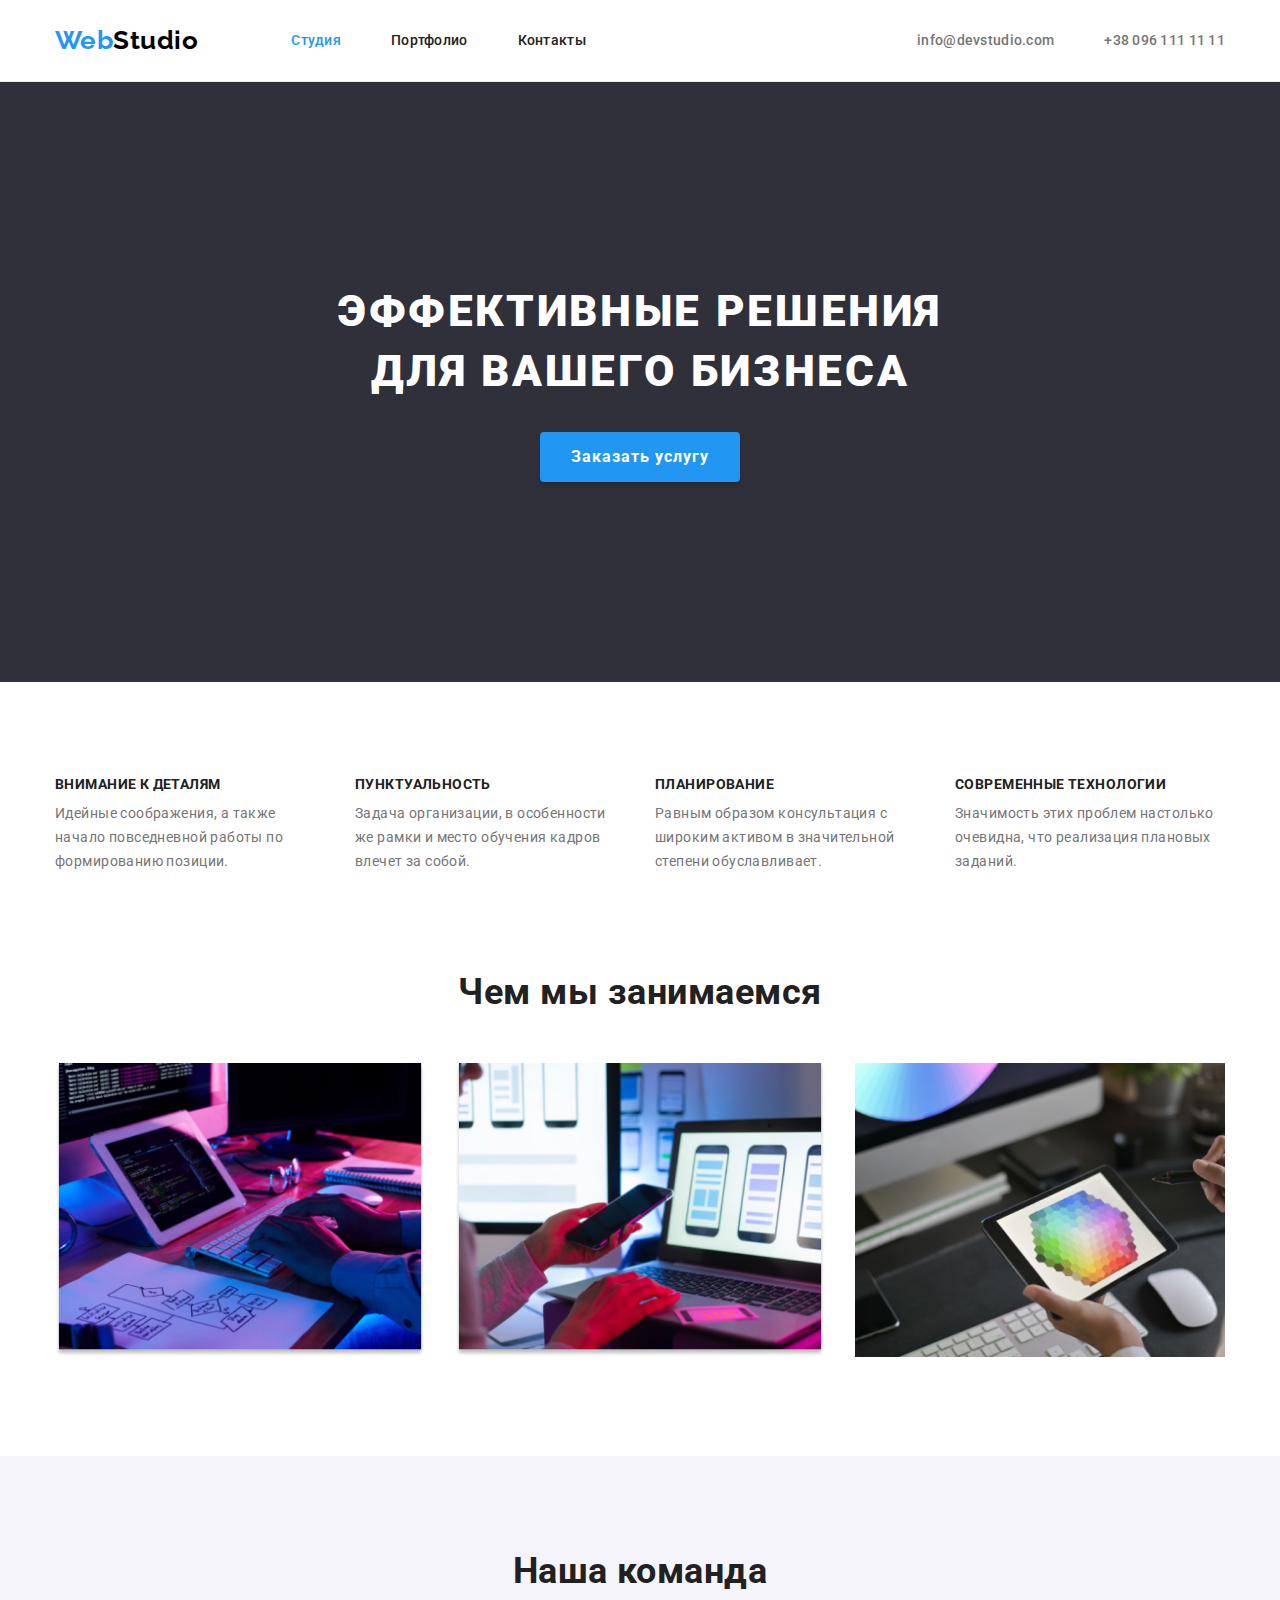
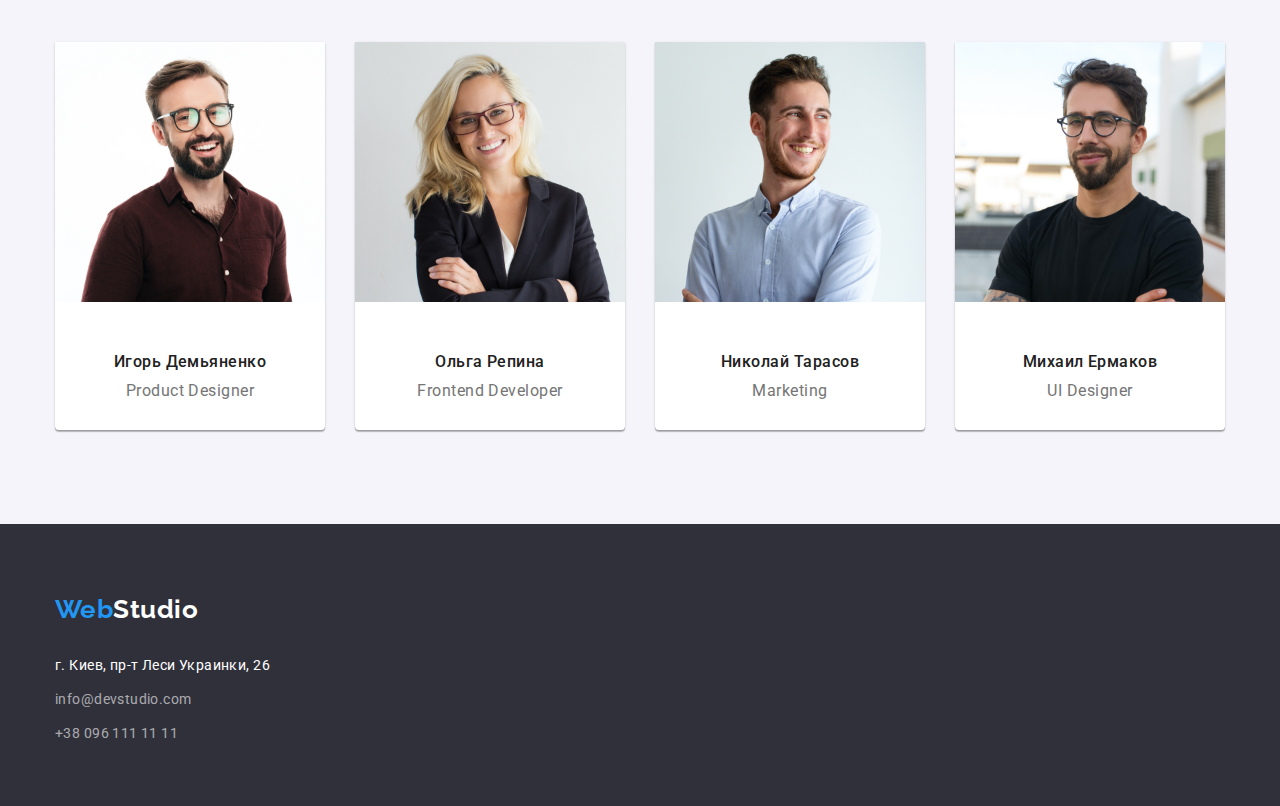
==== commit f05937c4: "виправлення помилок" ====
--- a/index.html
+++ b/index.html
@@ -37,13 +37,14 @@
     </header>
      <!-- герой -->
  <main >
-     <section class="hero container"  >
+     <section class="section-hero"  >
          <h1 class="hero-title">Эффективные решения <br> для вашего бизнеса</h1>
          <button class="hero-button" type="button">Заказать услугу</button>
      </section>
 
      <!-- Переваги -->
-     <section class="feauters container ">
+     <section class="feauters">
+         <div class="container">
          <h2 hidden class="section-title">Наші переваги</h2>
          <ul class="main-feauters list">
              <li class="feauters-item">
@@ -69,46 +70,54 @@
      </section >
 
      <!-- Чим ми займаємося -->
-     <section class="container">
+     <section class="section-creating">
+         <div class="container">
      <h2 class="section-title">Чем мы занимаемся</h2> 
      <ul class="benefits list">
          <li class="items"><img src="./images/img1.jpg" alt="Розробка контенту" width="370" height="294"> </li>
          <li class="items"><img src="./images/box2.jpg" alt="Розробка дизайну" width="370" height="294"></li>
          <li class="items"> <img src="./images/img3.jpg" alt="Розробка додатків" width="370" height="294"></li>
      </ul>
-     
+
+        </div>
      </section>
 
 
      <!-- Наша команда -->
-     <section class="team">
+     <section class="section-team">
          <div class="container">
             <h2 class="team-title">Наша команда</h2>
          
             <ul class="team-flex list">
                 <li class="team-items">
             <img src="./images/img-11.jpg" alt="Фото Ільї Демяненко" width="270" height="260">
-               <h3 class="team-name" >Игорь Демьяненко</h3>
+               <div class="team-info">
+                <h3 class="team-name" >Игорь Демьяненко</h3>
                <p class="team-text">Product Designer</p>
+            </div>
                </li>
    
                <li class="team-items">
                    <img src="./images/img-12.jpg" alt="Фото Ольга Репина" width="270" height="260">
-                   <h3 class="team-name">Ольга Репина
-   
-                   </h3>
+                    <div class="team-info">
+                   <h3 class="team-name">Ольга Репина </h3>
                    <p class="team-text">Frontend Developer</p>
+                </div>
                </li>
    
                <li class="team-items">
                    <img src="./images/img-13.jpg" alt="Фото Николай Тарасов" width="270" height="260">
+                    <div class="team-info">
                    <h3 class="team-name">Николай Тарасов</h3>
                    <p class="team-text">Marketing</p>
+                </div>
                </li>
                <li class="team-items">
                    <img src="./images/img-14.jpg" alt="Фото Михаил Ермаков" width="270" height="260">
+                   <div class="team-info">
                    <h3 class="team-name">Михаил Ермаков</h3>
                    <p class="team-text">UI Designer</p>
+                </div>
                </li>
             </ul>
 
--- a/css/styles.css
+++ b/css/styles.css
@@ -55,8 +55,12 @@
 
 
 .page-header  {
-  
-  border-bottom: 1px solid #ECECEC;
+
+padding-top: 25px;
+padding-bottom: 25px;
+text-align: center;
+align-items: center;
+border-bottom: 1px solid #ECECEC;
   
 
    }
@@ -104,10 +108,8 @@
 
 .nav{
   display: flex;
-  text-align: center;
-  height: 80px;
   align-items: center;
-
+  
   
 }
 
@@ -116,7 +118,11 @@
   display: flex;
   margin-left: auto;
  
-}
+
+ 
+}
+
+.auth .item:not(:last-child) {margin-right: 50px;}
 
 .header{
   display: flex;
@@ -141,9 +147,6 @@
 
 }
 
-.auth .item + .item{
-  margin-left: 50px;
-}
 
 
 
@@ -170,13 +173,16 @@
 } 
 
 /* герой */
-.hero{
+.section-hero{
 background-color: var(--primary-background-color);
 width: auto;
 height: 600px;
 left: 0px;
 top: 80px;
 text-align: center;
+
+padding-top: 200px;
+padding-bottom: 200px;
 
 }
 
@@ -193,9 +199,6 @@
 margin-bottom: 30px;
 margin-left: 0px;
 margin-right: 0px;
-padding-top: 200px;
-
-
 
 
 
@@ -216,7 +219,7 @@
 border-radius: 4px ;
 border: none;
 
-margin-top: 30px;
+
 width: 200px;
 height: 50px;
 
@@ -225,7 +228,12 @@
 }
 
 
-
+   /* feauters */
+
+   .feauters{
+     padding-top: 94px;
+     padding-bottom: 94px;
+   }
 
 .feauters-title{
 color: var(--title-text-color);
@@ -251,7 +259,7 @@
 
 .main-feauters{
   display: flex;
-  margin-top: 95px;
+  
 
   
 }
@@ -269,6 +277,12 @@
 
 
 /* Чим ми займаємося */
+
+
+.section-creating{
+  padding-bottom: 94px;
+
+}
 
 .section-title{
   color: var(--title-text-color);
@@ -276,8 +290,7 @@
  font-size: 36px;
  line-height: 1.17;
  text-align: center;
- 
- margin-top: 95px;
+ margin-top: 0px;
  margin-bottom: 50px;
  
  }
@@ -295,9 +308,13 @@
 
 
 /* Команда */
-.team{
+.section-team{
+  padding-top: 94px;
+  padding-bottom: 94px;
+
+
     background-color: var(--section-background-color);
-    margin-top: 95px;
+    
     
 }
 
@@ -307,10 +324,9 @@
   font-size: 36px;
   line-height: 1.17;
   text-align: center;
-
-  margin-top: 94px;
+  margin-top: 0px;
   margin-bottom: 50px;
-  padding-top: 94px;
+  
   
 }
 
@@ -324,9 +340,15 @@
 line-height: 1.19;
 text-align: center;
 
-margin-top: 30px;
 margin-bottom: 10px;
 
+
+
+}
+
+.team-info{
+padding-top: 30px;
+padding-bottom: 30px;
 
 }
 
@@ -339,13 +361,13 @@
 
     margin-top: 0px;
     margin-bottom: 0px;
-    padding-bottom: 30px;
+   
 
 }
 
 .team-flex{
   display: flex;
-  padding-bottom: 94px;
+ 
 }
 
 .team-items{
@@ -366,14 +388,17 @@
     font-weight: 400;
     font-size: 14px;
     line-height: 1.71;
+
+    padding-top: 60px;
+    padding-bottom: 60px;
  
   } 
 
   .logo-footer{
     display: block;
-    padding-top: 60px;
     margin-bottom: 20px;
-    
+
+   
   }
 
 
@@ -383,8 +408,6 @@
 font-size: 14px;
 line-height: 1.71;
 letter-spacing: 0.03em;
-
-padding-bottom: 60px;
   }
 
 .address-items + .address-items{
@@ -410,13 +433,17 @@
 
 
        /* filter*/
+   .main-portfolio{
+      padding-top: 94px;
+      padding-bottom: 94px;
+   }    
 
  .portfolio-list{
    display: flex;
    justify-content: center;
 
-   margin-top: 94px;
-  margin-bottom: 50px;
+ 
+  padding-bottom: 50px;
 
  }      
 
@@ -428,8 +455,7 @@
  .web-list{
    display: flex;
    flex-wrap: wrap;
-
-   margin-bottom: 94px;
+  
  }
 
 
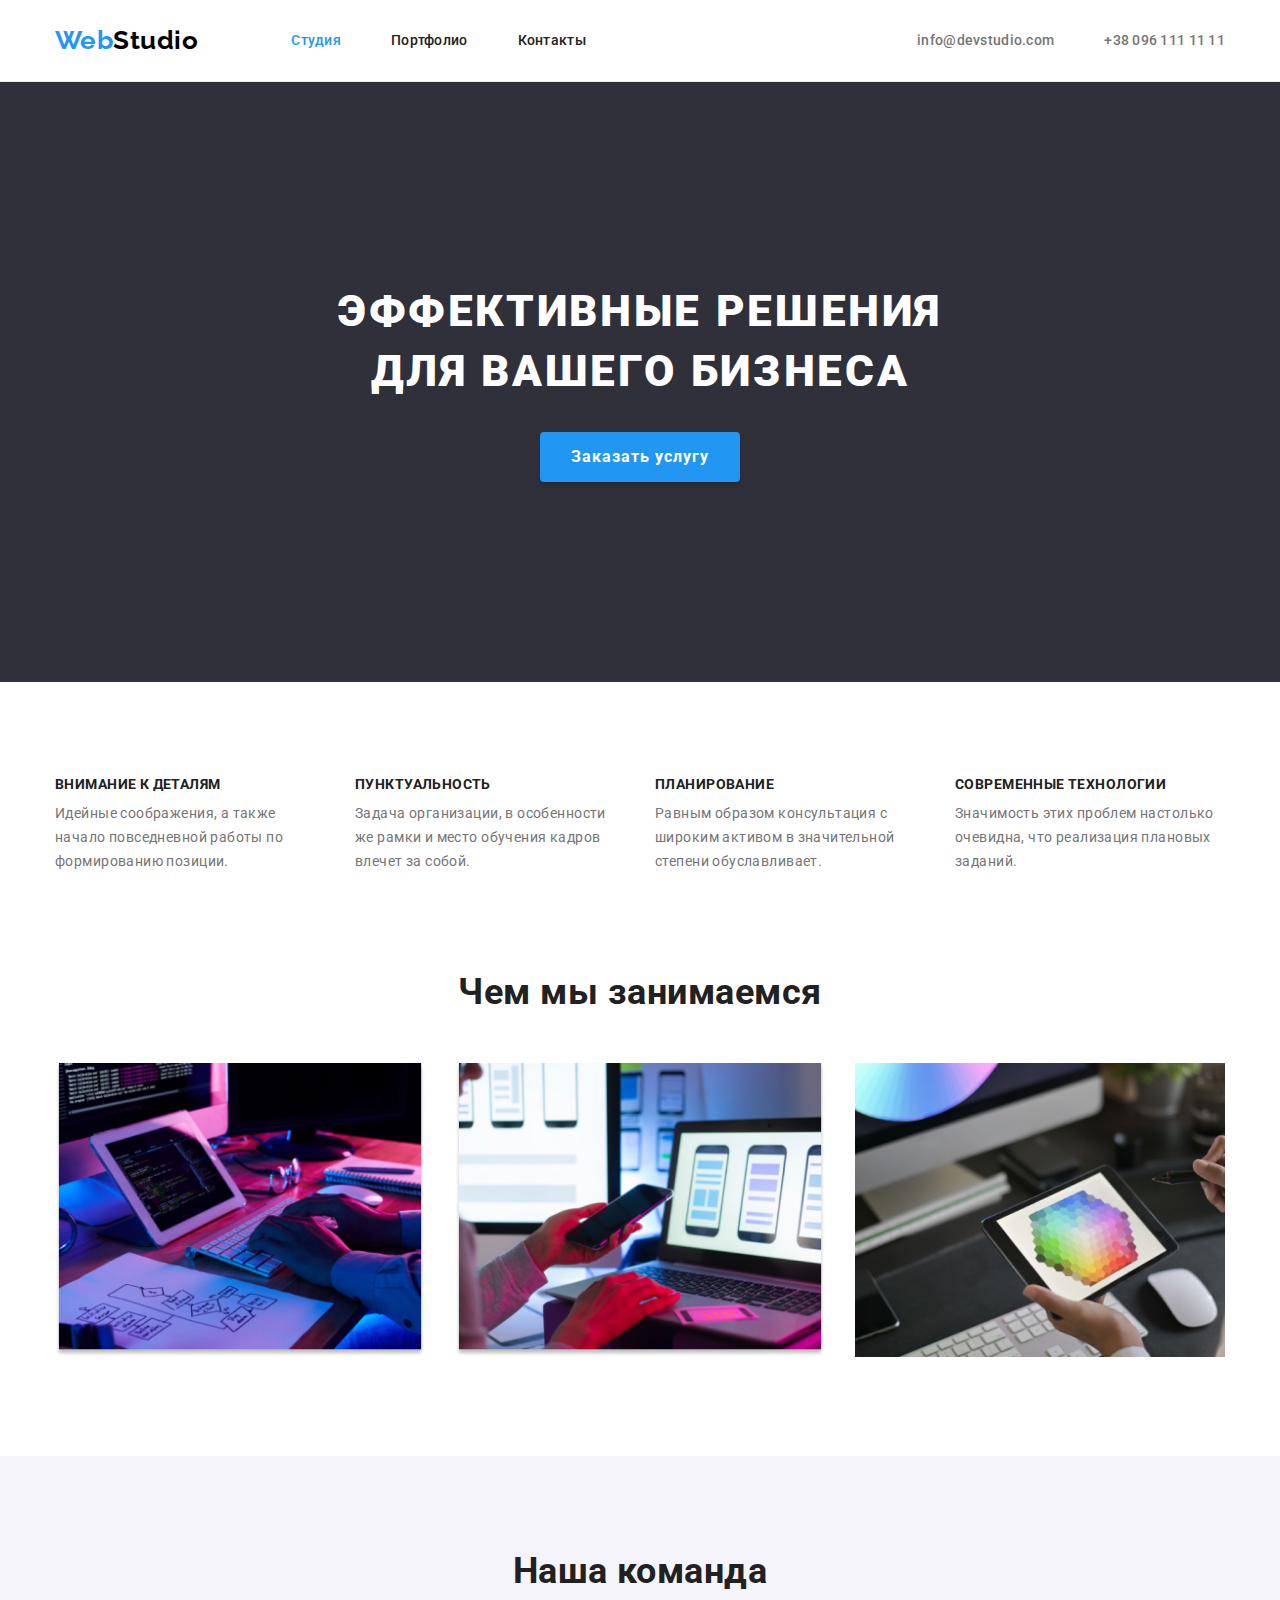
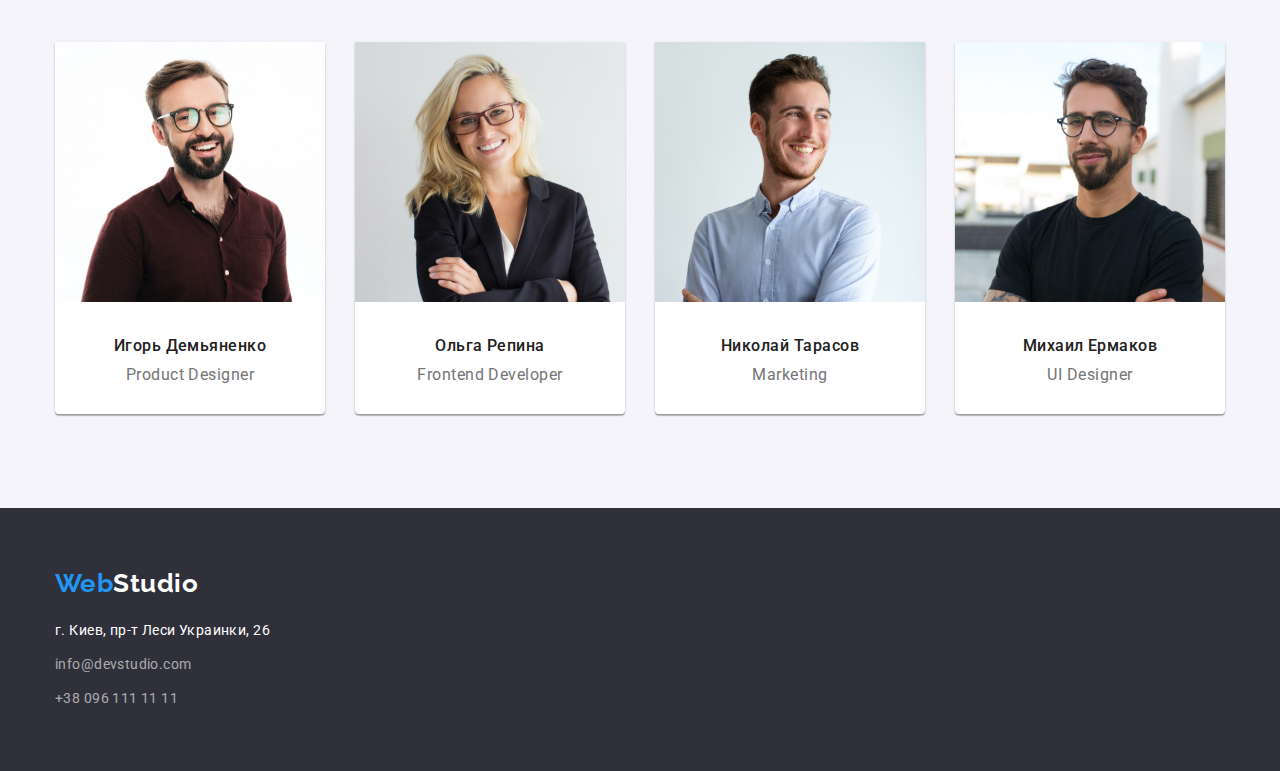
==== commit f11b8c92: "Виправлення помилок" ====
--- a/index.html
+++ b/index.html
@@ -7,8 +7,8 @@
     <title>Студия</title>
     <link rel="preconnect" href="https://fonts.googleapis.com">
     <link rel="preconnect" href="https://fonts.gstatic.com" crossorigin>
-    <link href="https://fonts.googleapis.com/css2?family=Raleway:wght@700&family=Roboto:wght@400;500;700&display=swap" 
-    rel="stylesheet">
+    <link href="https://fonts.googleapis.com/css2?family=Raleway:wght@700&family=Roboto:wght@400;500;700;900&display=swap"
+        rel="stylesheet">
     <link rel="stylesheet" href="https://cdnjs.cloudflare.com/ajax/libs/modern-normalize/1.1.0/modern-normalize.min.css">
     <link rel="stylesheet" href="./css/styles.css">
     
--- a/css/styles.css
+++ b/css/styles.css
@@ -94,17 +94,7 @@
 
 }
 
-.logo-footer {
-font-family: 'Raleway';
-font-style: normal;  
-color: var(--white-color);
-font-weight: 700;
-font-size: 26px;
-line-height: 1.93;
-text-decoration: none;
-
-
-}
+
 
 .nav{
   display: flex;
@@ -341,7 +331,7 @@
 text-align: center;
 
 margin-bottom: 10px;
-
+margin-top: 0px;
 
 
 }
@@ -394,11 +384,21 @@
  
   } 
 
+
+
+
+
   .logo-footer{
     display: block;
     margin-bottom: 20px;
 
-   
+    font-family: 'Raleway';
+      font-style: normal;
+      color: var(--white-color);
+      font-weight: 700;
+      font-size: 26px;
+      line-height: 1.19;
+      text-decoration: none;
   }
 
 
@@ -443,7 +443,7 @@
    justify-content: center;
 
  
-  padding-bottom: 50px;
+  margin-bottom: 50px;
 
  }      
 
